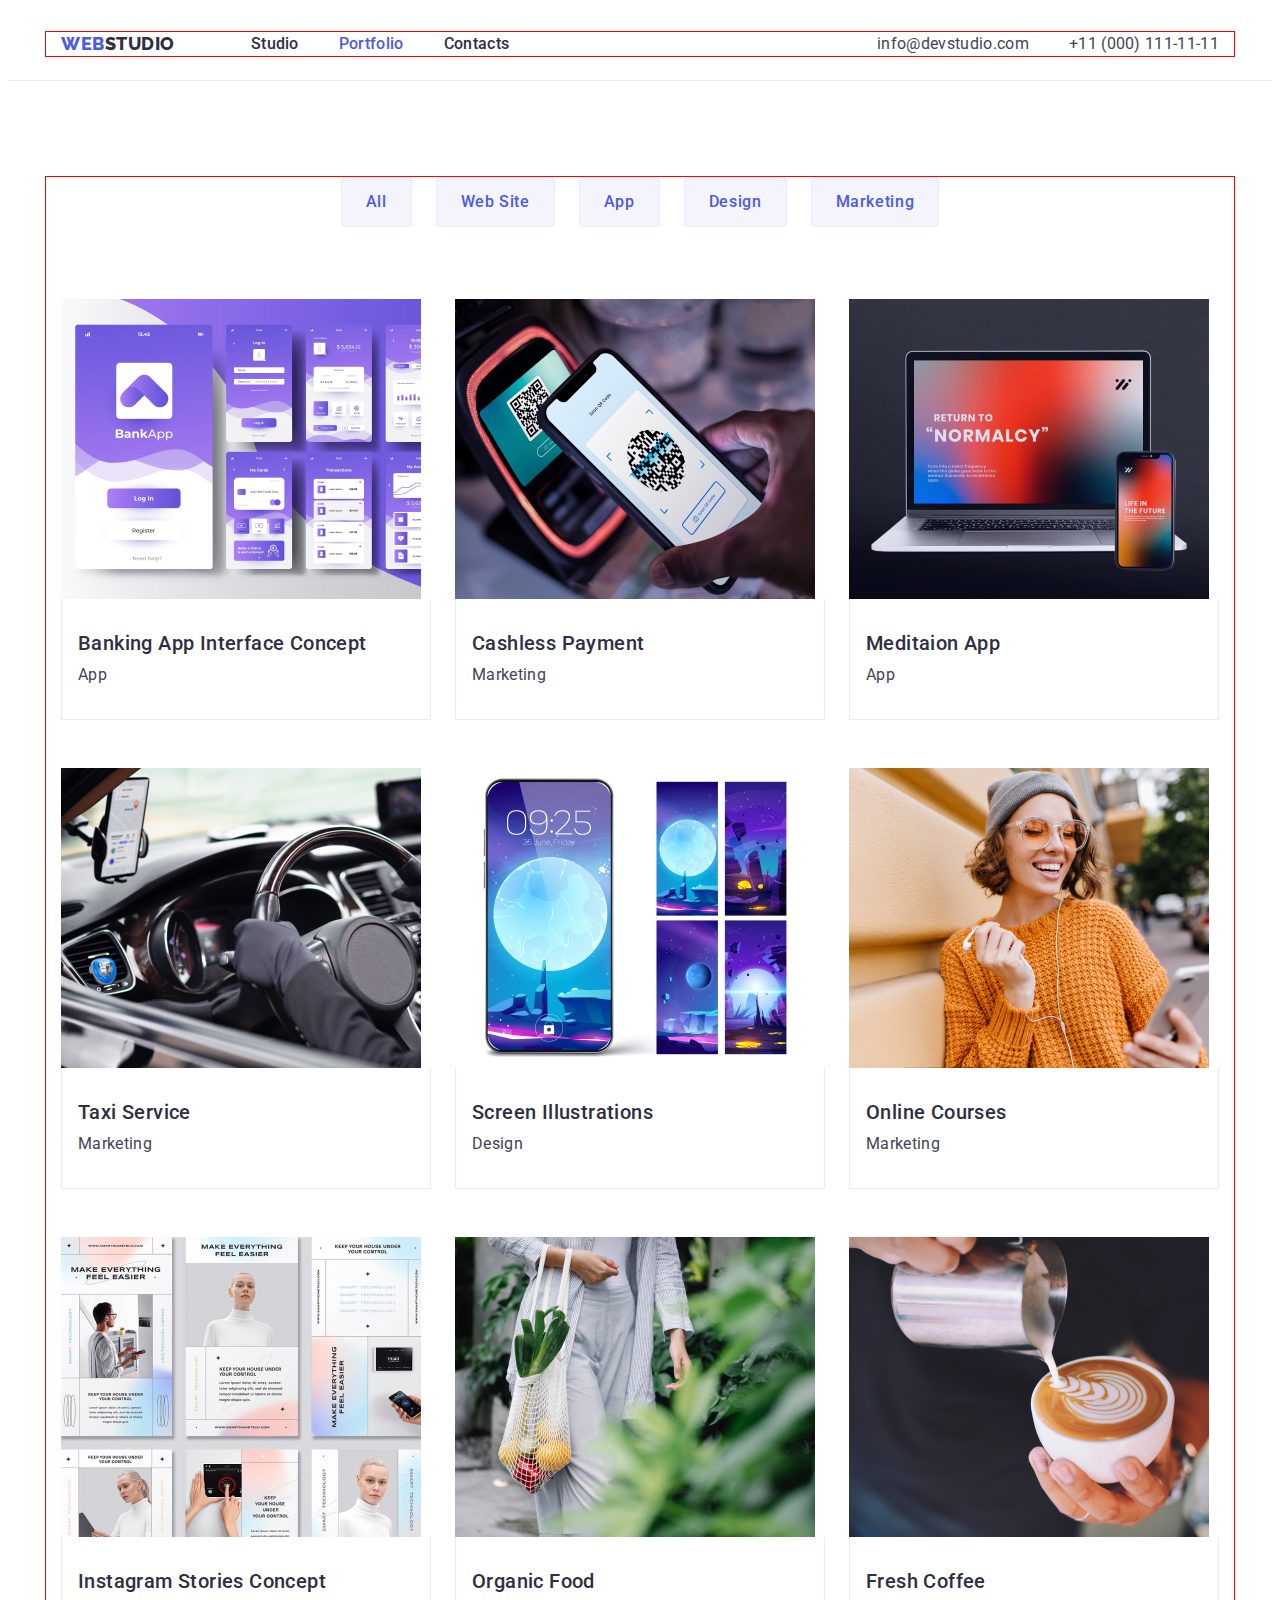
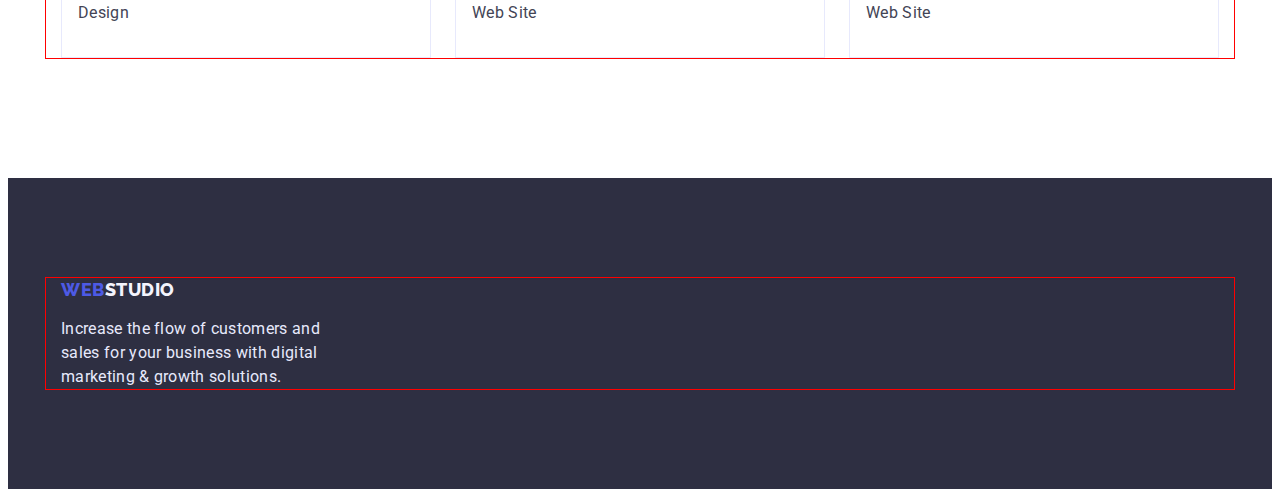
==== portfolio.html @ 3a956222 "Initial commit" ====
<!DOCTYPE html>
<html lang="en">
<head>
    <meta charset="UTF-8">
    <meta http-equiv="X-UA-Compatible" content="IE=edge">
    <meta name="viewport" content="width=device-width, initial-scale=1.0">
    <title>Portfolio</title>
    <link rel="stylesheet" href="https://cdnjs.cloudflare.com/ajax/libs/modern-normalize/1.1.0/modern-normalize.min.css" integrity="sha512-wpPYUAdjBVSE4KJnH1VR1HeZfpl1ub8YT/NKx4PuQ5NmX2tKuGu6U/JRp5y+Y8XG2tV+wKQpNHVUX03MfMFn9Q==" crossorigin="anonymous" referrerpolicy="no-referrer" />
    <link rel="preconnect" href="https://fonts.googleapis.com">
<link rel="preconnect" href="https://fonts.gstatic.com" crossorigin>
<link href="https://fonts.googleapis.com/css2?family=Raleway:wght@800&family=Roboto:wght@400;500;700&display=swap" rel="stylesheet">
    <link rel="stylesheet" href="./css/styles.css">
</head>
<body>
    <!-- Header section -->
    <header class="section-header header-border">
        <div class="container flex-header">
            <a href="./" class="logo">Web<span class="logo-dark">Studio</span></a>
            <nav>
                    <ul class="flex-menu">
                        <li class="menu"><a href="./index.html" class="nav">Studio</a> </li>
                        <li class="menu"><a href="./portfolio.html" class="nav current">Portfolio</a> </li>
                        <li class="menu"><a href="" class="nav">Contacts</a> </li>
                    </ul>
            </nav>
            <address class="contacts">
                <ul class="flex-contacts">
                    <li class="menu"><a href="mailto:info@devstudio.com">info@devstudio.com</a></li>
                    <li ><a href="tel:+110001111111">+11 (000) 111-11-11</a></li>
                </ul>
            </address>
        </div>
    </header>
    <main>
        <!-- Filters section -->
        <section class="section section-portfolio">
<div class="container">
    <h1 class="visually-hidden">Filter our portfolio</h1>
            <!-- Filter input -->
    <ul class="flex-filter-btn">
        <li><button type="button" class="btn-filter">All</button></li>
        <li><button type="button" class="btn-filter">Web Site</button></li>
        <li><button type="button" class="btn-filter">App</button></li>
        <li><button type="button" class="btn-filter">Design</button></li>
        <li><button type="button" class="btn-filter">Marketing</button></li>
    </ul>
    <!-- Filter results -->
    <ul class="flex-filter-cards">
            <li class="cards">
                <a href="">
                    <img class="cards-image" src="./images/portfolio/bankapp.jpg" alt="Variants of the screen for banking app" width="360" height="300">
                    <div class="filter-cards">
                    <h2 class="subtitle subtitle-upper">Banking App Interface Concept</h2>
                    <p class="body-text text-card">App</p>
                </div>
                </a>
            </li>
            <li class="cards">
                <a href="">
                    <img class="cards-image" src="./images/portfolio/cashless-payment.jpg" alt="Cashless payment using QR code" width="360" height="300">
                    <div class="filter-cards">
                        <h2 class="subtitle subtitle-upper">Cashless Payment</h2>
                        <p class="body-text text-card">Marketing</p>
                    </div>
                </a>
            </li>
            <li class="cards">
                <a href="">
                    <img class="cards-image" src="./images/portfolio/meditationapp.jpg" alt="Sample of the screen for meditation app" width="360" height="300">
                    <div class="filter-cards">
                        <h2 class="subtitle subtitle-upper">Meditaion App</h2>
                        <p class="body-text text-card">App</p>
                    </div>
                </a>
            </li>
            <li class="cards">
                <a href="">
                    <img class="cards-image" src="./images/portfolio/taxi.jpg" alt="The driver behind the wheel" width="360" height="300">
                    <div class="filter-cards">
                        <h2 class="subtitle subtitle-upper">Taxi Service</h2>
                        <p class="body-text text-card">Marketing</p>
                    </div>
                </a>
            </li>
            <li class="cards">
                <a href="">
                    <img class="cards-image" src="./images/portfolio/screenillustration.jpg" alt="Variants of the mobile screen wallpapers" width="360" height="300">
                    <div class="filter-cards">
                        <h2 class="subtitle subtitle-upper">Screen Illustrations</h2>
                        <p class="body-text text-card">Design</p>
                    </div>
                </a>
            </li>
            <li class="cards">
                <a href="">
                    <img class="cards-image" src="./images/portfolio/online-courses.jpg" alt="Smiling girl with earphones on the street" width="360" height="300">
                    <div class="filter-cards">
                        <h2 class="subtitle subtitle-upper">Online Courses</h2>
                        <p class="body-text text-card">Marketing</p>
                    </div>
                </a>
            </li>
            <li class="cards">
                <a href="" >
                    <img class="cards-image" src="./images/portfolio/instagram-concept.jpg" alt="Screenshot with Instagram Stories concept" width="360" height="300">
                    <div class="filter-cards">
                        <h2 class="subtitle subtitle-upper">Instagram Stories Concept</h2>
                        <p class="body-text text-card">Design</p>
                    </div>
                </a>
            </li>
            <li class="cards">
                <a href="">
                    <img class="cards-image" src="./images/portfolio/organic-food.jpg" alt="Bag with organic food" width="360" height="300">
                    <div class="filter-cards">
                        <h2 class="subtitle subtitle-upper">Organic Food</h2>
                        <p class="body-text text-card">Web Site</p>
                    </div>
                </a>
            </li>
            <li class="cards">
                <a href="">
                    <img class="cards-image" src="./images/portfolio/coffee-mug.jpg" alt="Fresh coffe mug" width="360" height="300">
                    <div class="filter-cards">
                        <h2 class="subtitle subtitle-upper">Fresh Coffee</h2>
                        <p class="body-text text-card">Web Site</p>
                    </div>
                </a>
            </li>
    </ul>
</div>
</section>
    </main>
    <!-- Footer section -->
    <footer class="section-footer">
        <div class="container">
            <a href="./" class="logo">Web<span class="logo-light">Studio</span></a>
            <p class="footer-text">Increase the flow of customers and <br> sales for your business with digital <br> marketing & growth solutions.</p>
        </div>
    </footer>
</body>
</html>
---- css/styles.css ----
:root {
    /* iris */
    --primary-brand-color: #4D5AE5;
    /* ocean */
    --accent-brand-color: #404BBF;
    /* navy blue */
    --accent-color: #2E2F42;
    /* slate */
    --ordinary-text-color: #434455;
    /* cloud */
    --background-light: #F4F4FD;
    /* white */
    --white-yext-color: #FFFFFF;
    /* cornflower */
    --accent-subtitle: #E7E9FC;
}

body {
    font-family: 'Roboto', sans-serif;
    color: var(--accent-color);
}
a {
    text-decoration: none;
    color: inherit;
}
li {list-style: none;}

/* reset start */
h1,
h2,
h3,
h4,
h5,
h6,
p {
  margin: 0;
}

ul {
  margin: 0;
  padding: 0;
  list-style: none;
}

a {
  color: currentColor;
  text-decoration: none;
}

button {
  cursor: pointer;
}

img {
  display: block;
}

.visually-hidden {
  position: absolute;
  width: 1px;
  height: 1px;
  margin: -1px;
  border: 0;
  padding: 0;

  white-space: nowrap;
  clip-path: inset(100%);
  clip: rect(0 0 0 0);
  overflow: hidden;
}
/* reset end */

.container {
    max-width: 1158px;
    padding: 0 15px;
    margin: 0 auto;
    outline: 1px solid red;
}
/**
  |============================
  | Header
  |============================
*/

.section-header{
    padding-top: 24px;
    padding-bottom: 24px;
}
.flex-header{
    display: flex;
align-items: center;
}
.header-border{
    border-bottom: 1px solid var(--accent-subtitle)
}
.logo {
    display: block;
    font-family: 'Raleway', sans-serif;
    font-weight: 800;
    font-size: 18px;
    line-height: 1.3;
    letter-spacing: 0.03em;
    text-transform: uppercase;
    text-decoration: none;
    margin-right: 76px;
    color: var(--primary-brand-color);
    

}
.logo-light {
    color: var(--background-light);
}
.logo-dark {
    color: var(--accent-color);
}

.flex-menu{
    display: flex;
}
.menu{
    margin-right: 40px;
}
.menu:last-child{
margin-right: 0px
}

.nav {
    font-weight: 500;
    font-size: 16px;
    line-height: 1.5;
    letter-spacing: 0.02em; 
}
.nav:hover,
.nav:focus {
    color: var(--accent-brand-color);}
    
.current {color: var(--primary-brand-color);}
.contacts {
        font-size: 16px;
        line-height: 1.5;
        letter-spacing: 0.02em;
        margin-left: auto;
        color: var(--ordinary-text-color);
    }
.contacts:hover,
.contacts:focus {
        color: var(--accent-brand-color);
    }
.flex-contacts {
        display: flex;
        font-style: normal;}
        
/**
  |============================
  | Hero section
  |============================
*/
        .section-hero {
          
            text-align: center;
            color: var(--white-yext-color);
            background-color: var(--accent-color);
            padding-top: 188px;
            padding-bottom: 188px;
            
        }
.hero-name{
            width: 496px;        
            font-size: 56px;
            line-height: 1.07;
            letter-spacing: 0.02em;
            text-align: center;
            margin-bottom: 48px;
            margin-left: auto;
            margin-right: auto;   
        }
.btn-order{
            font-family: inherit;
            font-weight: 500;
            font-size: 16px;
            line-height: 1.5;
            letter-spacing: 0.04em;
            color: var(--white-yext-color);
            background-color: var(--primary-brand-color);
            margin-left: auto;
            margin-right: auto;
            padding-top: 16px;
            padding-bottom: 16px;
            padding-left: 32px;
            padding-right: 32px;
            border: none;
            border-radius: 4px;
        }
/**
  |============================
  | Section styles
  |============================
*/
        .section{
            padding-top: 120px; 
            padding-bottom: 120px;
        }
.section-top {padding-top:0;}
.section-portfolio{
    padding-top: 96px;
}
.section-footer
            {padding-top: 100px;
                padding-bottom: 100px;
                background-color: var(--accent-color);
                font-size: 16px;
                line-height: 1.5;
                letter-spacing: 0.02em;
                color: var(--accent-subtitle);}
/**
  |============================
  | Section Team
  |============================
*/
                .title {
            font-size: 36px;
            line-height: 1.11;
            letter-spacing: 0.02em;
            text-align: center;
            margin-bottom: 72px;
        }
.subtitle{
            font-weight: 500;
            font-size: 20px;
            line-height: 1.2;
            letter-spacing: 0.02em;
        }

        
.body-text{
            font-size: 16px;
            line-height: 1.5;
            letter-spacing: 0.02em;
            color: var(--ordinary-text-color);
        }
        .team-board{
            background-color: var(--background-light);
        }
        .flex-team{
            display: flex;}
            .style-team{
                text-align: center;
                background-color: var(--white-yext-color);
                padding-top: 32px;
                padding-bottom: 32px;
            }
            .style-card{
                margin-bottom: 8px;;
            }
/**
  |============================
  | Section advanteges
  |============================
*/
        .flex-advantage {
                display: flex;
            }
        .list-style{
                margin-right: 24px;
            }
        .list-style:last-child{
                margin-right: 0px;
            }
            /**
              |============================
              | Other
              |============================
            */
            .flex-works{
                display:flex;
            }
             
                .footer-text {
                    margin-top: 16px;     
                }  
                /**
                |============================
                | Portfolio page
                |============================
                */
                .btn-filter{
                             
                    font-family: inherit;
                    font-weight: 500;
                    font-size: 16px;
                    line-height: 1.5;
                    letter-spacing: 0.04em;
                    padding-top: 12px;
                    padding-left: 24px;
                    padding-bottom: 12px;
                    padding-right: 24px;
                             border-radius: 4px;
                             border: 1px solid var(--accent-subtitle);
                             color: var(--primary-brand-color);
                             background-color: var(--background-light);
                             
                            }
                         
                            .btn-filter:hover,
                            .btn-filter:focus {
                             color: var(--white-yext-color);
                             background-color: var(--accent-brand-color);
                             cursor: pointer;
                             border: 1px solid var(--accent-brand-color);
                            }
                            .flex-filter-btn {
                                display: flex;
                                gap: 24px;
                                justify-content: center;
                                padding-bottom: 72px;
                            }
                            
                            .flex-filter-cards {
                                display: flex;
                                flex-wrap: wrap;
                            }
                            
                            .filter-cards{
                                padding-left: 16px;
                                padding-top: 32px;
                                padding-bottom: 32px;
                                border-bottom: 1px solid var(--accent-subtitle);
                                border-left: 1px solid var(--accent-subtitle);
                                border-right: 1px solid var(--accent-subtitle);
                                background-color: var(--white-yext-color);
                            }
                            .cards{
                                width: calc((100% - 2*24px) / 3);
                                margin-right: 24px;
                                margin-bottom: 48px;
                                
                            }
                            .cards:nth-child(3n){
                                margin-right: 0;
                            }
                            .cards:nth-last-child(-n+3) {
                                margin-bottom: 0;}
                                
                                .cards-image { 
                                    display: block;
                                    max-width: 100%; 
                                    height: auto;}
                                    .text-card {
                                        margin-top: 8px;
                                    }
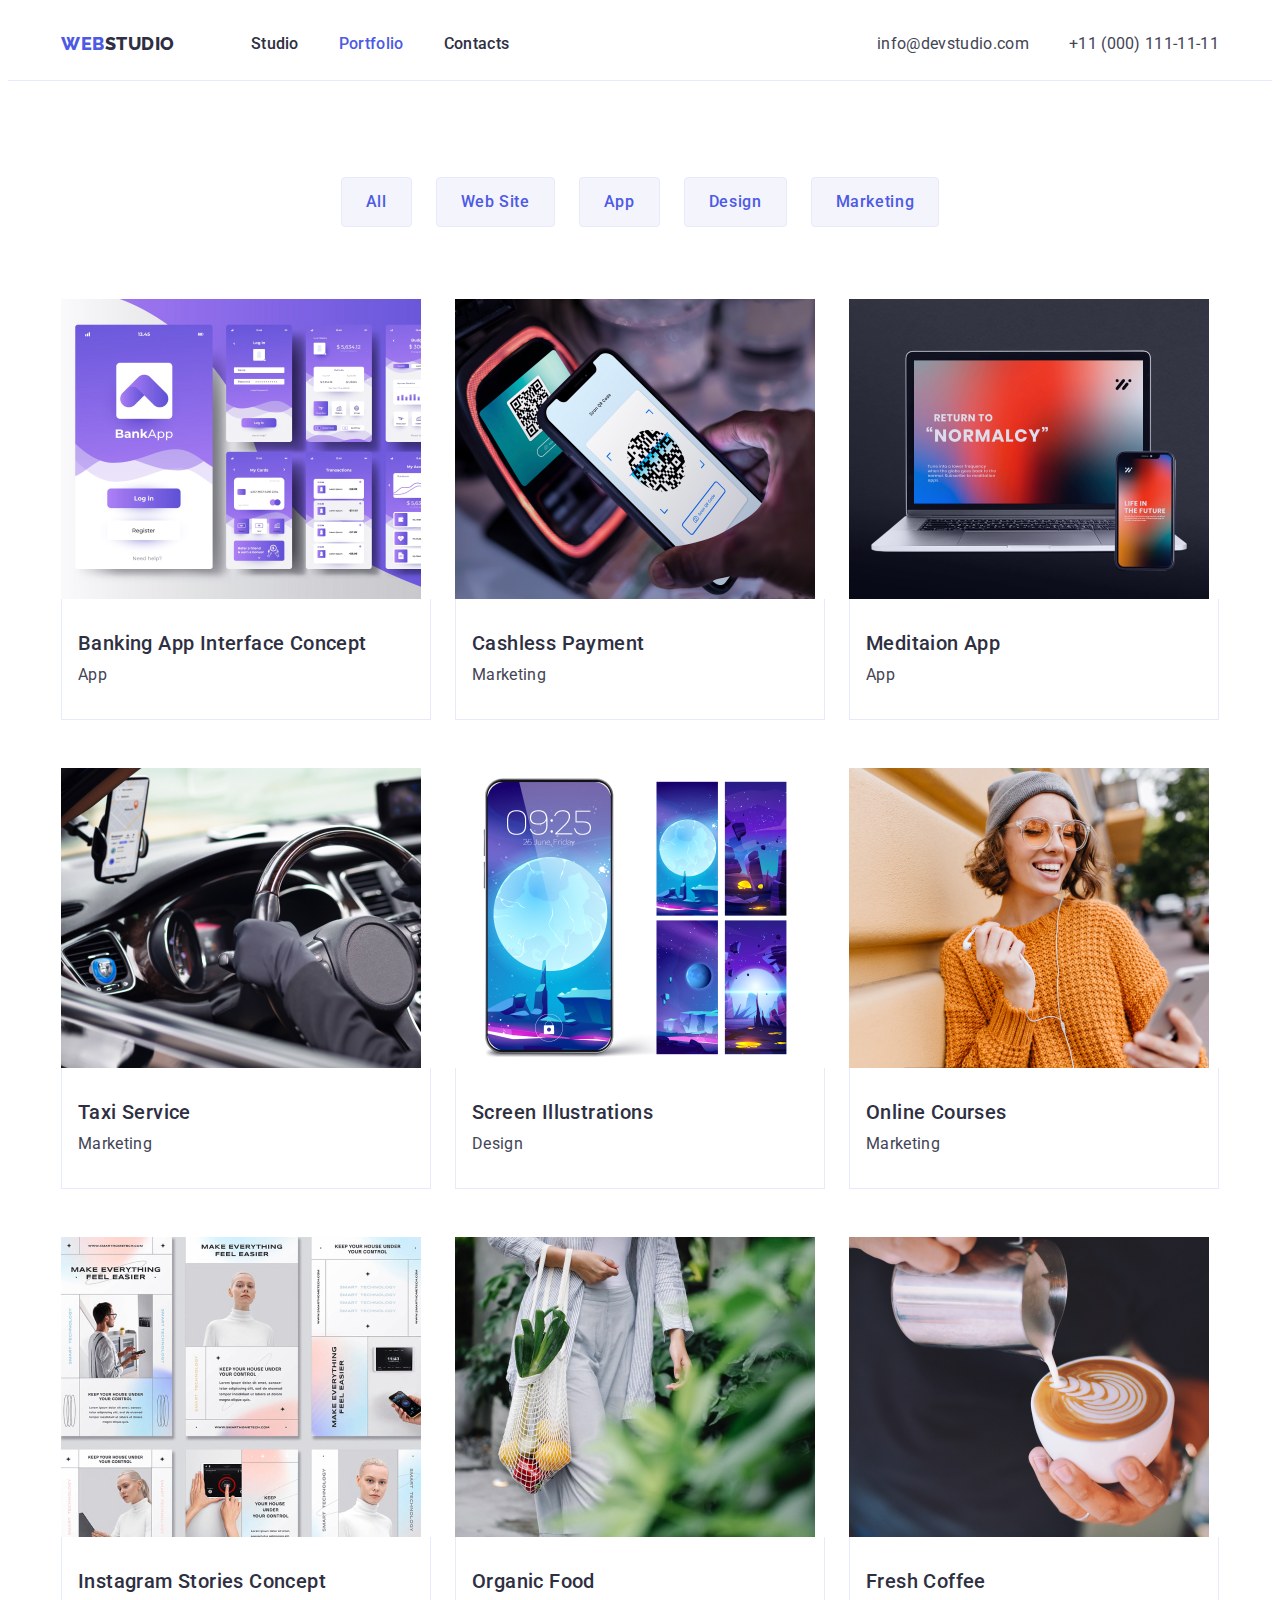
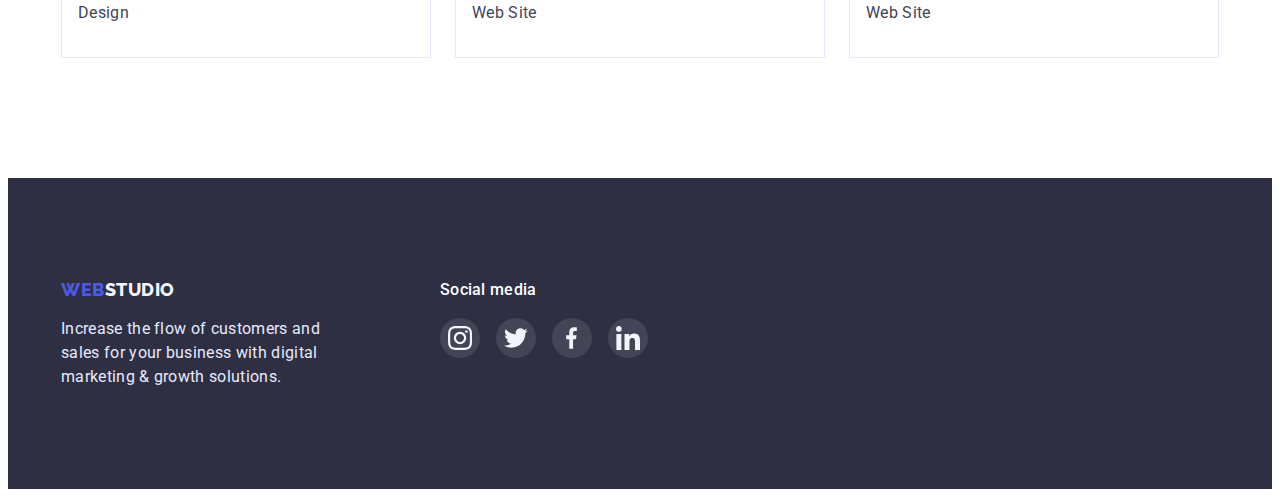
==== commit 40a79962: "Udpate css hover" ====
--- a/portfolio.html
+++ b/portfolio.html
@@ -133,9 +133,36 @@
     </main>
     <!-- Footer section -->
     <footer class="section-footer">
-        <div class="container">
-            <a href="./" class="logo">Web<span class="logo-light">Studio</span></a>
-            <p class="footer-text">Increase the flow of customers and <br> sales for your business with digital <br> marketing & growth solutions.</p>
+        <div class="container footer-flex">
+            <div class="footer-base">
+                <a class="logo" href="./">Web<span class="logo-light">Studio</span></a>
+                <p class="footer-text">Increase the flow of customers and <br> sales for your business with digital <br> marketing & growth solutions.</p>
+            </div>
+        <div class="footer-social-network">
+            <h3 class="footer-subtitle">Social media</h3>
+            <ul class="footer-network">
+                <li class="footer-link">
+                    <svg class="footer-icon" width="24" height="24">
+                      <use href="./images/icomoon/sprite.svg#icon-instagram"></use>
+                    </svg>
+                </li>
+                <li class="footer-link">
+                    <svg class="footer-icon" width="24" height="24">
+                      <use href="./images/icomoon/sprite.svg#icon-twitter"></use>
+                    </svg>
+                </li>
+                <li class="footer-link">
+                    <svg class="footer-icon" width="12" height="24">
+                      <use href="./images/icomoon/sprite.svg#icon-facebook"></use>
+                    </svg>
+                </li>
+                <li class="footer-link">
+                    <svg class="footer-icon" width="24" height="24">
+                      <use href="./images/icomoon/sprite.svg#icon-linkedin"></use>
+                    </svg>
+                </li>
+            </ul>
+        </div>
         </div>
     </footer>
 </body>
--- a/css/styles.css
+++ b/css/styles.css
@@ -13,6 +13,12 @@
     --white-yext-color: #FFFFFF;
     /* cornflower */
     --accent-subtitle: #E7E9FC;
+    /* light slate */
+    --addordinary-text-color: #8E8F99;
+    --green-success-color-100: rgba(49, 208, 170);
+    --green-success-color-75: rgba(49, 208, 170, 0.75);
+    --green-success-color-50: rgb(49, 208, 170, 0.5);
+    --green-success-color-10: rgba(49, 208, 170, 0.1);;
 }
 
 body {
@@ -74,7 +80,7 @@
     max-width: 1158px;
     padding: 0 15px;
     margin: 0 auto;
-    outline: 1px solid red;
+    /* outline: 1px solid red; */
 }
 /**
   |============================
@@ -113,7 +119,6 @@
 .logo-dark {
     color: var(--accent-color);
 }
-
 .flex-menu{
     display: flex;
 }
@@ -123,7 +128,6 @@
 .menu:last-child{
 margin-right: 0px
 }
-
 .nav {
     font-weight: 500;
     font-size: 16px;
@@ -142,10 +146,14 @@
         margin-left: auto;
         color: var(--ordinary-text-color);
     }
-.contacts:hover,
-.contacts:focus {
+.contact-mail:hover,
+.contact-mail:focus {
         color: var(--accent-brand-color);
     }
+.contact-phone:hover,
+.contact-phine:focus {
+        color: var(--accent-brand-color);}
+
 .flex-contacts {
         display: flex;
         font-style: normal;}
@@ -155,15 +163,20 @@
   | Hero section
   |============================
 */
-        .section-hero {
+.section-hero {
           
             text-align: center;
             color: var(--white-yext-color);
             background-color: var(--accent-color);
             padding-top: 188px;
             padding-bottom: 188px;
-            
+            background-image: linear-gradient(rgba(46, 47, 66, 0.7),rgba(46, 47, 66, 0.7)),
+    url(../images/hero/people-office.jpg);
+    background-size: 1440;
+    background-repeat: no-repeat;
+    background-position: center;
         }
+        
 .hero-name{
             width: 496px;        
             font-size: 56px;
@@ -182,6 +195,7 @@
             letter-spacing: 0.04em;
             color: var(--white-yext-color);
             background-color: var(--primary-brand-color);
+            box-shadow: 0px 4px 4px rgba(0, 0, 0, 0.15);
             margin-left: auto;
             margin-right: auto;
             padding-top: 16px;
@@ -191,18 +205,25 @@
             border: none;
             border-radius: 4px;
         }
+.btn-order:hover,
+.btn-order:focus{
+            background-color: var(--primary-brand-color);
+        }
 /**
   |============================
   | Section styles
   |============================
 */
-        .section{
+.section{
             padding-top: 120px; 
             padding-bottom: 120px;
         }
 .section-top {padding-top:0;}
 .section-portfolio{
     padding-top: 96px;
+}
+.section-cust{
+    padding-top: 130px;
 }
 .section-footer
             {padding-top: 100px;
@@ -212,72 +233,179 @@
                 line-height: 1.5;
                 letter-spacing: 0.02em;
                 color: var(--accent-subtitle);}
-/**
-  |============================
-  | Section Team
-  |============================
-*/
-                .title {
-            font-size: 36px;
-            line-height: 1.11;
-            letter-spacing: 0.02em;
-            text-align: center;
-            margin-bottom: 72px;
-        }
+
+/**
+  |============================
+  | Section advanteges
+  |============================
+*/
+.flex-advantage {
+                display: flex;
+            }
+.list-adv{
+                margin-right: 24px;
+            }
+.list-style:last-child{
+                margin-right: 0px;
+            }
+.advant-icon{
+                width: 264px;
+                height: 112px;
+                border-radius: 4px;
+                background-color: var(--background-light);
+                padding: 24px 100px;
+                margin-bottom: 8px;
+            }
+ /**
+|============================
+| Section works
+|============================
+*/
+.flex-works {
+                display:flex;
+                gap: 24px;
+            }
+/**
+|============================
+| Section Team
+|============================
+*/
+.title {
+    font-size: 36px;
+    line-height: 1.11;
+    letter-spacing: 0.02em;
+    text-align: center;
+    margin-bottom: 72px;
+}
 .subtitle{
-            font-weight: 500;
-            font-size: 20px;
-            line-height: 1.2;
-            letter-spacing: 0.02em;
-        }
-
+    font-weight: 500;
+    font-size: 20px;
+    line-height: 1.2;
+    letter-spacing: 0.02em;
+}
+.body-text{
+    font-size: 16px;
+    line-height: 1.5;
+    letter-spacing: 0.02em;
+    color: var(--ordinary-text-color);
+}
+.team-board{
+    background-color: var(--background-light);
+}
+.flex-team{
+    display: flex;
+gap: 24px;}
+.style-team{
+        text-align: center;
+        ;
+        padding-top: 32px;
+        padding-bottom: 32px;
         
-.body-text{
-            font-size: 16px;
-            line-height: 1.5;
-            letter-spacing: 0.02em;
-            color: var(--ordinary-text-color);
-        }
-        .team-board{
-            background-color: var(--background-light);
-        }
-        .flex-team{
-            display: flex;}
-            .style-team{
-                text-align: center;
-                background-color: var(--white-yext-color);
-                padding-top: 32px;
-                padding-bottom: 32px;
-            }
-            .style-card{
-                margin-bottom: 8px;;
-            }
-/**
-  |============================
-  | Section advanteges
-  |============================
-*/
-        .flex-advantage {
+    }
+.list-style{
+        background-color: var(--white-yext-color);
+        box-shadow: 0px 1px 6px rgba(46, 47, 66, 0.08), 0px 1px 1px rgba(46, 47, 66, 0.16), 0px 2px 1px rgba(46, 47, 66, 0.08);
+border-radius: 0px 0px 4px 4px;
+    }
+.style-card{
+        margin-bottom: 8px;;
+    }
+.team-network{
+display: flex;
+gap: 24px;
+justify-content: center;
+align-items: center;
+margin-top: 8px;
+}
+.team-link{
+display: flex;
+justify-content: center;
+align-items: center;
+width: 40px;
+height: 40px;
+border-radius: 50%;
+background-color: var(--primary-brand-color);
+}
+.team-link:hover,
+.team-link:focus{
+    background-color: var(--accent-brand-color);
+}
+.network-icon {
+fill: var(--background-light);
+
+}
+/**
+|============================
+| Customer section
+|============================
+*/
+.flex-customers {
                 display: flex;
-            }
-        .list-style{
-                margin-right: 24px;
-            }
-        .list-style:last-child{
-                margin-right: 0px;
-            }
-            /**
-              |============================
-              | Other
-              |============================
-            */
-            .flex-works{
-                display:flex;
-            }
-             
+                gap:24px
+            }
+.customer-link{
+                display: flex;
+                justify-content: center;
+                align-items: center;
+                width: 168px;
+                height: 88px;
+                border: 1px solid var(--addordinary-text-color);
+                color: var(--addordinary-text-color);
+                border-radius: 4px;
+            }
+            
+.customer-icon {
+                fill: currentColor;
+            }
+.customer-link:hover,
+.customer-link:focus {
+border: 1px solid var(--accent-brand-color);
+color: var(--accent-brand-color);}
+
+         
+             /**
+               |============================
+               | Footer
+               |============================
+             */
                 .footer-text {
                     margin-top: 16px;     
                 }  
+                .footer-subtitle{
+                    font-weight: 500;
+font-size: 16px;
+line-height: 1,5;
+letter-spacing: 0.02em;
+color: var(--white-yext-color);
+margin-bottom: 16px;;
+                }
+                .footer-flex{
+                    display: flex;
+                    gap: 120px;
+                }
+                .footer-network{
+                    display: flex;
+                    gap: 16px;
+                    justify-content: center;
+                    align-items: center;
+                    margin-top: 8px;
+                }
+                .footer-link{
+                    display: flex;
+                    justify-content: center;
+                    align-items: center;
+                    width: 40px;
+                    height: 40px;
+                    border-radius: 50%;
+                    background-color: rgba(255, 255, 255, 0.1);;
+                }
+                .footer-icon {
+                    fill: var(--background-light);
+                }
+                .footer-link:hover,
+                .footer-link:focus{
+                    background-color: var(--green-success-color-100);
+                }
                 /**
                 |============================
                 | Portfolio page
@@ -301,12 +429,13 @@
                              
                             }
                          
-                            .btn-filter:hover,
-                            .btn-filter:focus {
+                .btn-filter:hover,
+                .btn-filter:focus {
                              color: var(--white-yext-color);
                              background-color: var(--accent-brand-color);
                              cursor: pointer;
                              border: 1px solid var(--accent-brand-color);
+                             box-shadow: 0px 3px 1px rgba(0, 0, 0, 0.1), 0px 2px 1px rgba(0, 0, 0, 0.08), 0px 2px 2px rgba(0, 0, 0, 0.12);
                             }
                             .flex-filter-btn {
                                 display: flex;
@@ -340,6 +469,10 @@
                             }
                             .cards:nth-last-child(-n+3) {
                                 margin-bottom: 0;}
+                            .cards:hover,
+                            .cards:focus {
+                                box-shadow: 0px 1px 6px rgba(46, 47, 66, 0.08), 0px 1px 1px rgba(46, 47, 66, 0.16), 0px 2px 1px rgba(46, 47, 66, 0.08);
+                            }
                                 
                                 .cards-image { 
                                     display: block;
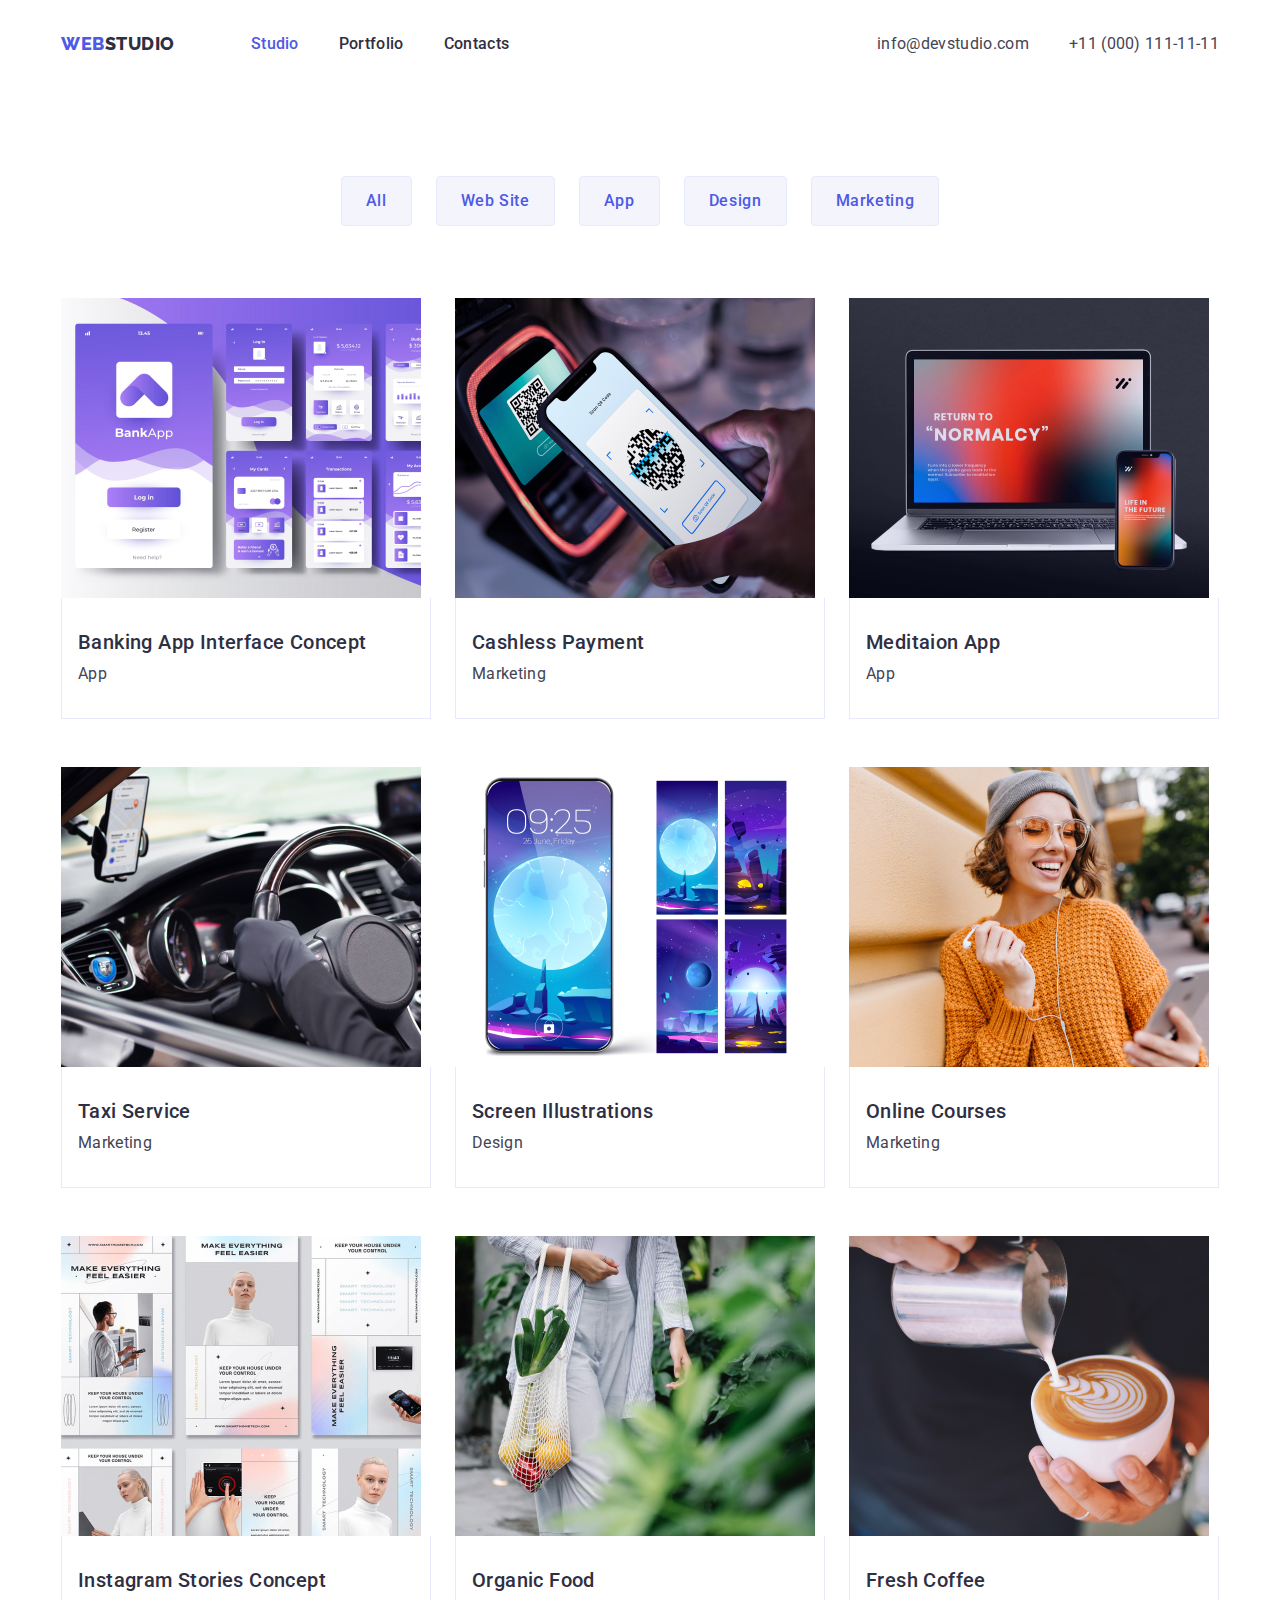
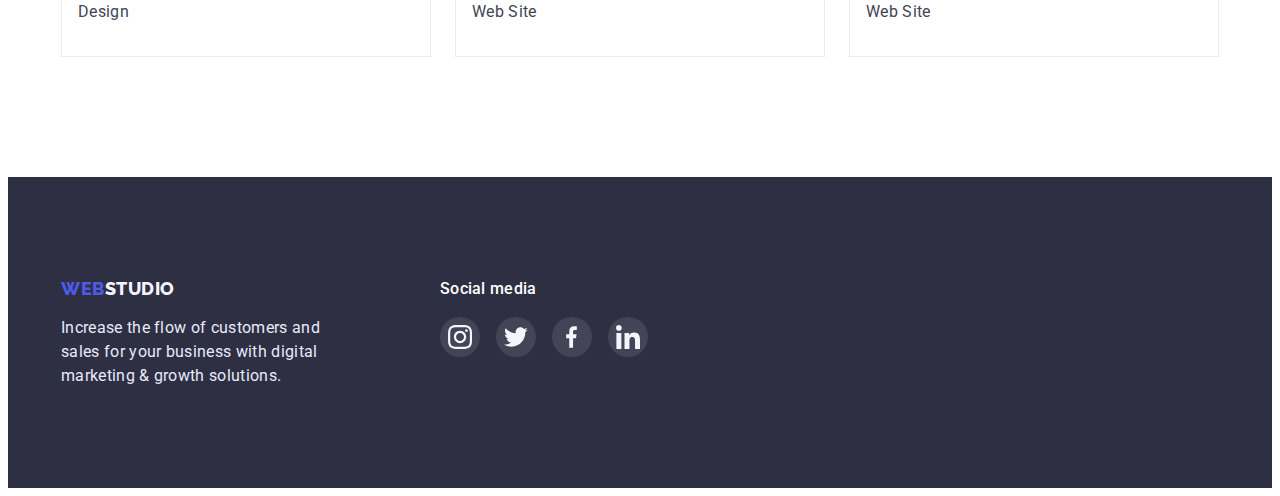
==== commit 26a8ff83: "update header" ====
--- a/portfolio.html
+++ b/portfolio.html
@@ -5,28 +5,28 @@
     <meta http-equiv="X-UA-Compatible" content="IE=edge">
     <meta name="viewport" content="width=device-width, initial-scale=1.0">
     <title>Portfolio</title>
-    <link rel="stylesheet" href="https://cdnjs.cloudflare.com/ajax/libs/modern-normalize/1.1.0/modern-normalize.min.css" integrity="sha512-wpPYUAdjBVSE4KJnH1VR1HeZfpl1ub8YT/NKx4PuQ5NmX2tKuGu6U/JRp5y+Y8XG2tV+wKQpNHVUX03MfMFn9Q==" crossorigin="anonymous" referrerpolicy="no-referrer" />
-    <link rel="preconnect" href="https://fonts.googleapis.com">
-<link rel="preconnect" href="https://fonts.gstatic.com" crossorigin>
+    <link href="https://cdnjs.cloudflare.com/ajax/libs/modern-normalize/1.1.0/modern-normalize.min.css" rel="stylesheet" integrity="sha512-wpPYUAdjBVSE4KJnH1VR1HeZfpl1ub8YT/NKx4PuQ5NmX2tKuGu6U/JRp5y+Y8XG2tV+wKQpNHVUX03MfMFn9Q==" crossorigin="anonymous" referrerpolicy="no-referrer">
+    <link href="https://fonts.googleapis.com" rel="preconnect">
+<link href="https://fonts.gstatic.com" rel="preconnect" crossorigin>
 <link href="https://fonts.googleapis.com/css2?family=Raleway:wght@800&family=Roboto:wght@400;500;700&display=swap" rel="stylesheet">
-    <link rel="stylesheet" href="./css/styles.css">
+    <link href="./css/styles.css" rel="stylesheet">
 </head>
 <body>
     <!-- Header section -->
-    <header class="section-header header-border">
+    <header class="section-header">
         <div class="container flex-header">
-            <a href="./" class="logo">Web<span class="logo-dark">Studio</span></a>
+            <a class="logo" href="./">Web<span class="logo-dark">Studio</span></a>
             <nav>
                     <ul class="flex-menu">
-                        <li class="menu"><a href="./index.html" class="nav">Studio</a> </li>
-                        <li class="menu"><a href="./portfolio.html" class="nav current">Portfolio</a> </li>
-                        <li class="menu"><a href="" class="nav">Contacts</a> </li>
+                        <li class="menu"><a class="nav current" href="./index.html">Studio</a> </li>
+                        <li class="menu"><a class="nav" href="./portfolio.html">Portfolio</a> </li>
+                        <li class="menu"><a class="nav" href>Contacts</a> </li>
                     </ul>
             </nav>
             <address class="contacts">
                 <ul class="flex-contacts">
-                    <li class="menu"><a href="mailto:info@devstudio.com">info@devstudio.com</a></li>
-                    <li ><a href="tel:+110001111111">+11 (000) 111-11-11</a></li>
+                    <li class="menu contact-mail"><a href="mailto:info@devstudio.com">info@devstudio.com</a></li>
+                    <li class="contact-phone"><a href="tel:+110001111111">+11 (000) 111-11-11</a></li>
                 </ul>
             </address>
         </div>
@@ -38,11 +38,11 @@
     <h1 class="visually-hidden">Filter our portfolio</h1>
             <!-- Filter input -->
     <ul class="flex-filter-btn">
-        <li><button type="button" class="btn-filter">All</button></li>
-        <li><button type="button" class="btn-filter">Web Site</button></li>
-        <li><button type="button" class="btn-filter">App</button></li>
-        <li><button type="button" class="btn-filter">Design</button></li>
-        <li><button type="button" class="btn-filter">Marketing</button></li>
+        <li><button class="btn-filter" type="button">All</button></li>
+        <li><button class="btn-filter" type="button">Web Site</button></li>
+        <li><button class="btn-filter" type="button">App</button></li>
+        <li><button class="btn-filter" type="button">Design</button></li>
+        <li><button class="btn-filter" type="button">Marketing</button></li>
     </ul>
     <!-- Filter results -->
     <ul class="flex-filter-cards">
@@ -101,7 +101,7 @@
                 </a>
             </li>
             <li class="cards">
-                <a href="" >
+                <a href="">
                     <img class="cards-image" src="./images/portfolio/instagram-concept.jpg" alt="Screenshot with Instagram Stories concept" width="360" height="300">
                     <div class="filter-cards">
                         <h2 class="subtitle subtitle-upper">Instagram Stories Concept</h2>
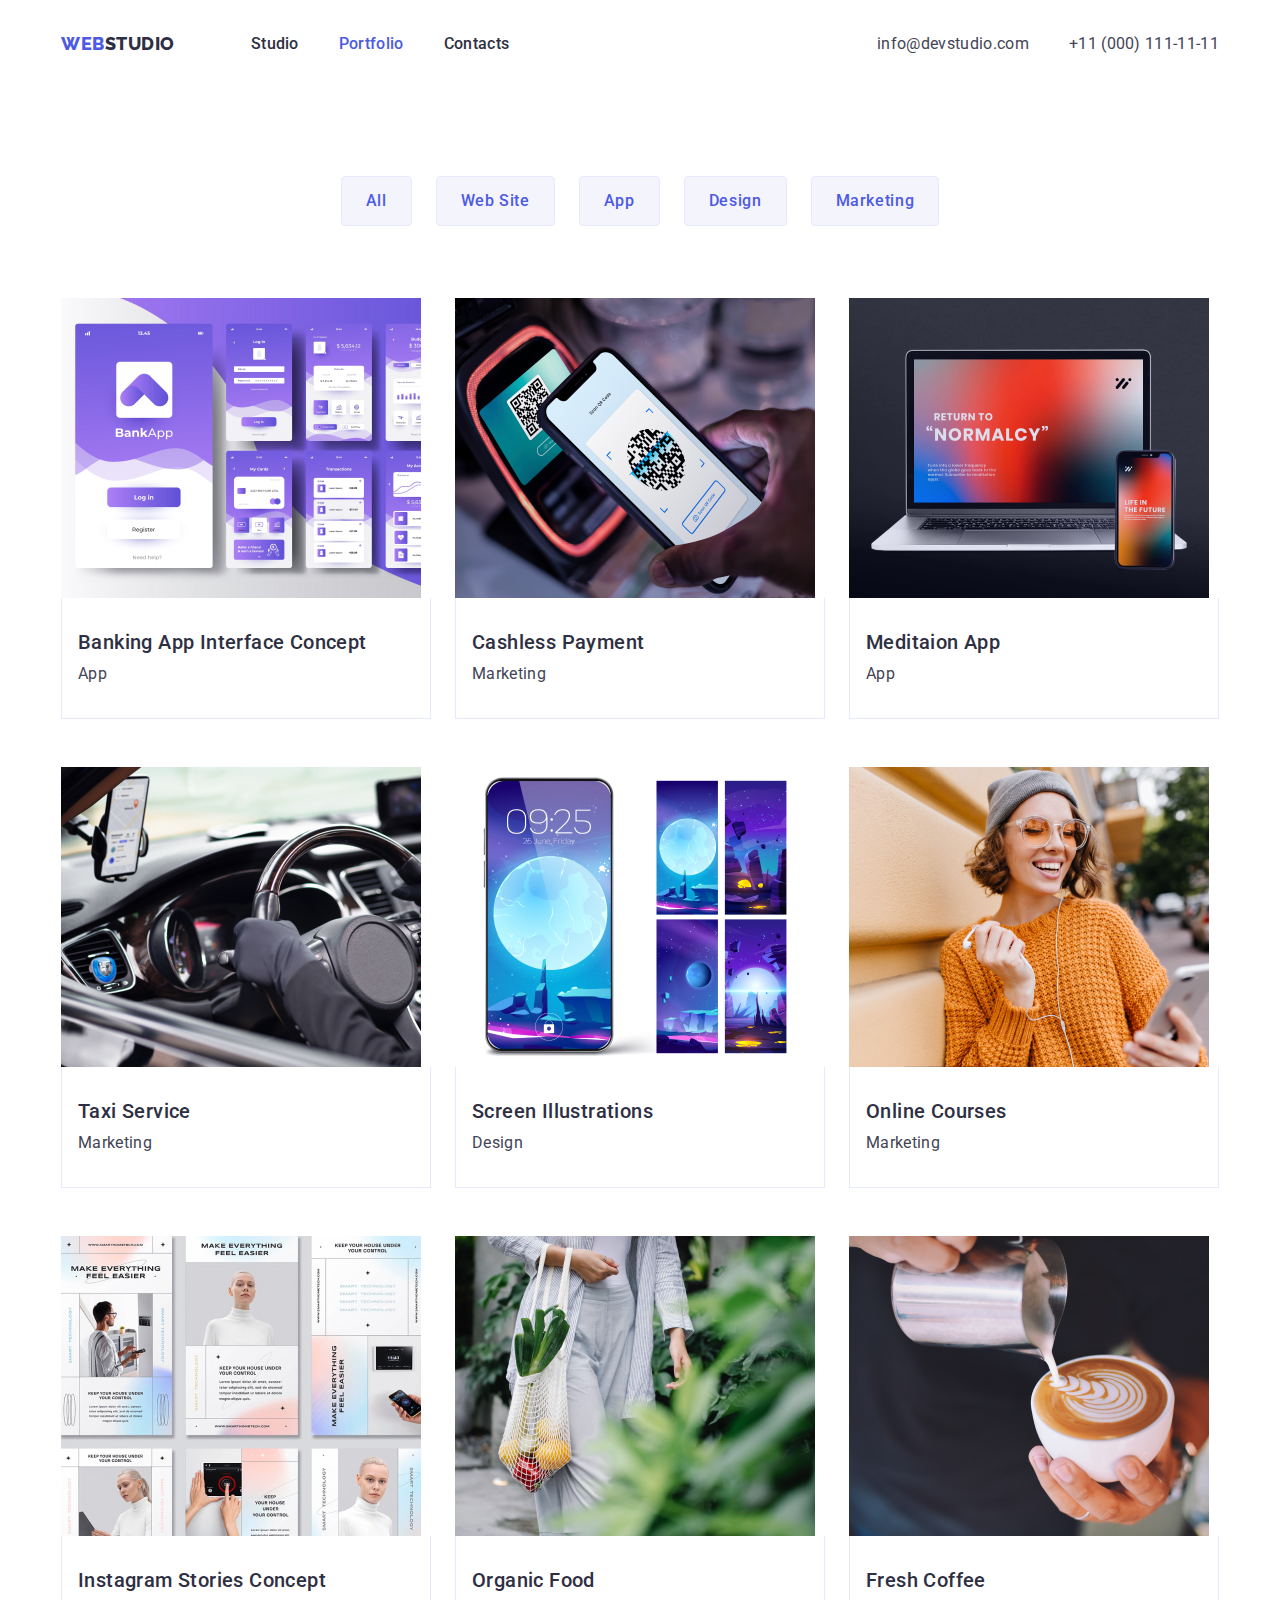
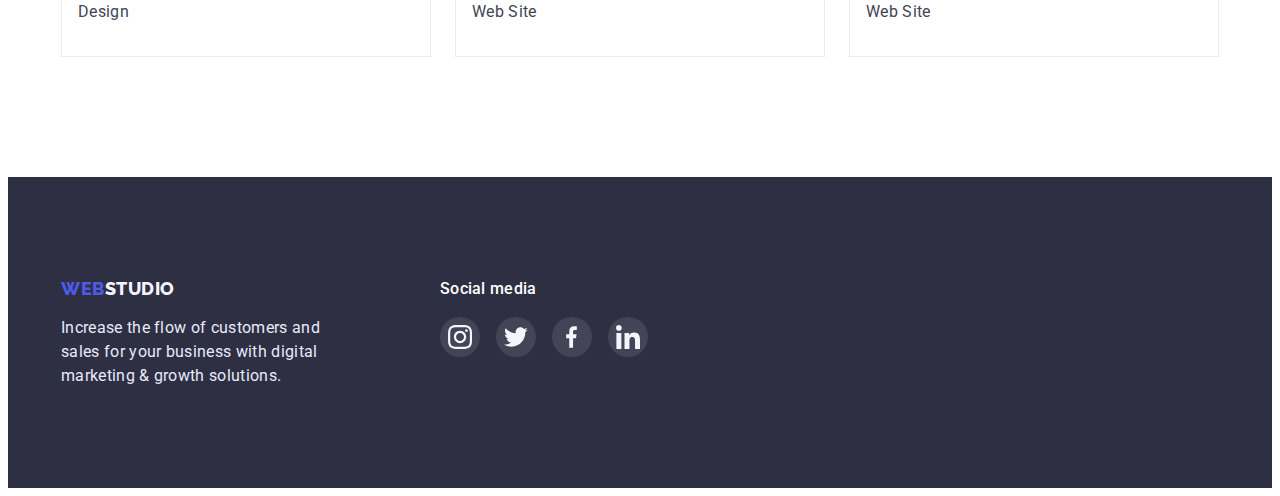
==== commit 57b5b549: "Update portfolio.html" ====
--- a/portfolio.html
+++ b/portfolio.html
@@ -18,8 +18,8 @@
             <a class="logo" href="./">Web<span class="logo-dark">Studio</span></a>
             <nav>
                     <ul class="flex-menu">
-                        <li class="menu"><a class="nav current" href="./index.html">Studio</a> </li>
-                        <li class="menu"><a class="nav" href="./portfolio.html">Portfolio</a> </li>
+                        <li class="menu"><a class="nav" href="./index.html">Studio</a> </li>
+                        <li class="menu"><a class="nav current" href="./portfolio.html">Portfolio</a> </li>
                         <li class="menu"><a class="nav" href>Contacts</a> </li>
                     </ul>
             </nav>
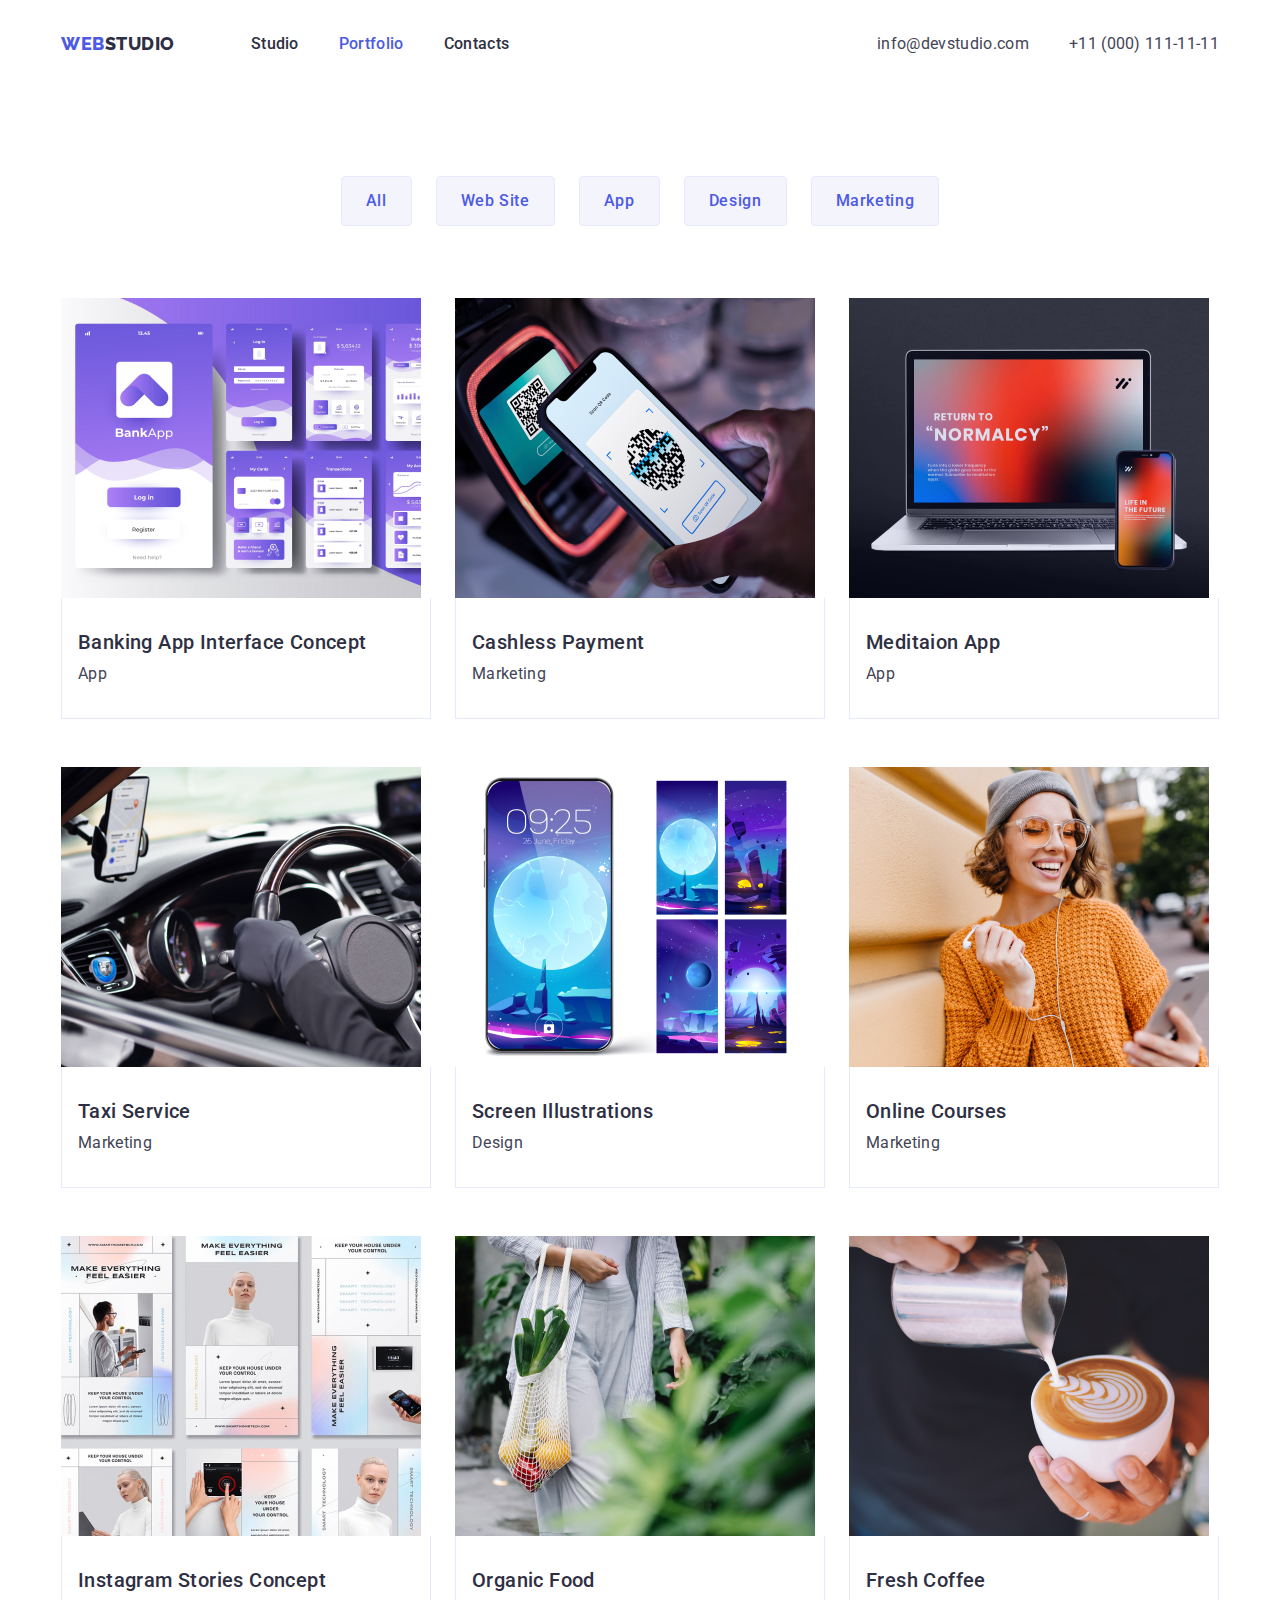
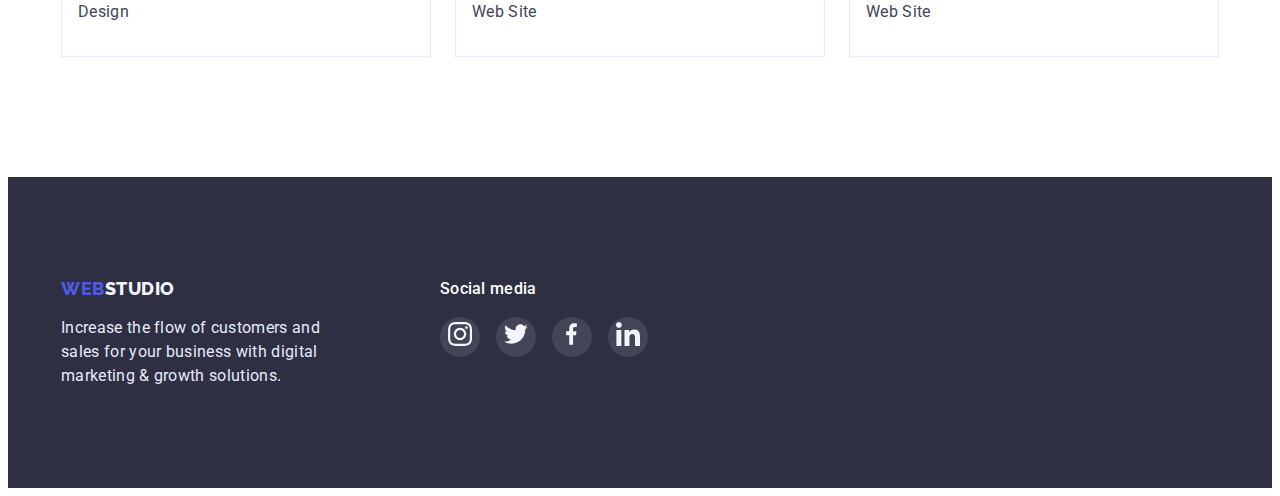
==== commit 2a65b358: "updating links" ====
--- a/portfolio.html
+++ b/portfolio.html
@@ -142,24 +142,32 @@
             <h3 class="footer-subtitle">Social media</h3>
             <ul class="footer-network">
                 <li class="footer-link">
-                    <svg class="footer-icon" width="24" height="24">
-                      <use href="./images/icomoon/sprite.svg#icon-instagram"></use>
-                    </svg>
+                    <a href="" rel="noopenere noreferer" aria-label="Instagram">
+                        <svg class="footer-icon" width="24" height="24">
+                          <use href="./images/icomoon/sprite.svg#icon-instagram"></use>
+                        </svg>
+                    </a>
                 </li>
                 <li class="footer-link">
-                    <svg class="footer-icon" width="24" height="24">
-                      <use href="./images/icomoon/sprite.svg#icon-twitter"></use>
-                    </svg>
+                    <a href="" rel="noopenere noreferer" aria-label="Twitter">
+                        <svg class="footer-icon" width="24" height="24">
+                          <use href="./images/icomoon/sprite.svg#icon-twitter"></use>
+                        </svg>
+                    </a>
                 </li>
                 <li class="footer-link">
-                    <svg class="footer-icon" width="12" height="24">
-                      <use href="./images/icomoon/sprite.svg#icon-facebook"></use>
-                    </svg>
+                    <a href="" rel="noopenere noreferer" aria-label="Facebook">
+                        <svg class="footer-icon" width="12" height="24">
+                          <use href="./images/icomoon/sprite.svg#icon-facebook"></use>
+                        </svg>
+                    </a>
                 </li>
                 <li class="footer-link">
-                    <svg class="footer-icon" width="24" height="24">
-                      <use href="./images/icomoon/sprite.svg#icon-linkedin"></use>
-                    </svg>
+                    <a href="" rel="noopenere noreferer" aria-label="LinkedIn">
+                        <svg class="footer-icon" width="24" height="24">
+                          <use href="./images/icomoon/sprite.svg#icon-linkedin"></use>
+                        </svg>
+                    </a>
                 </li>
             </ul>
         </div>
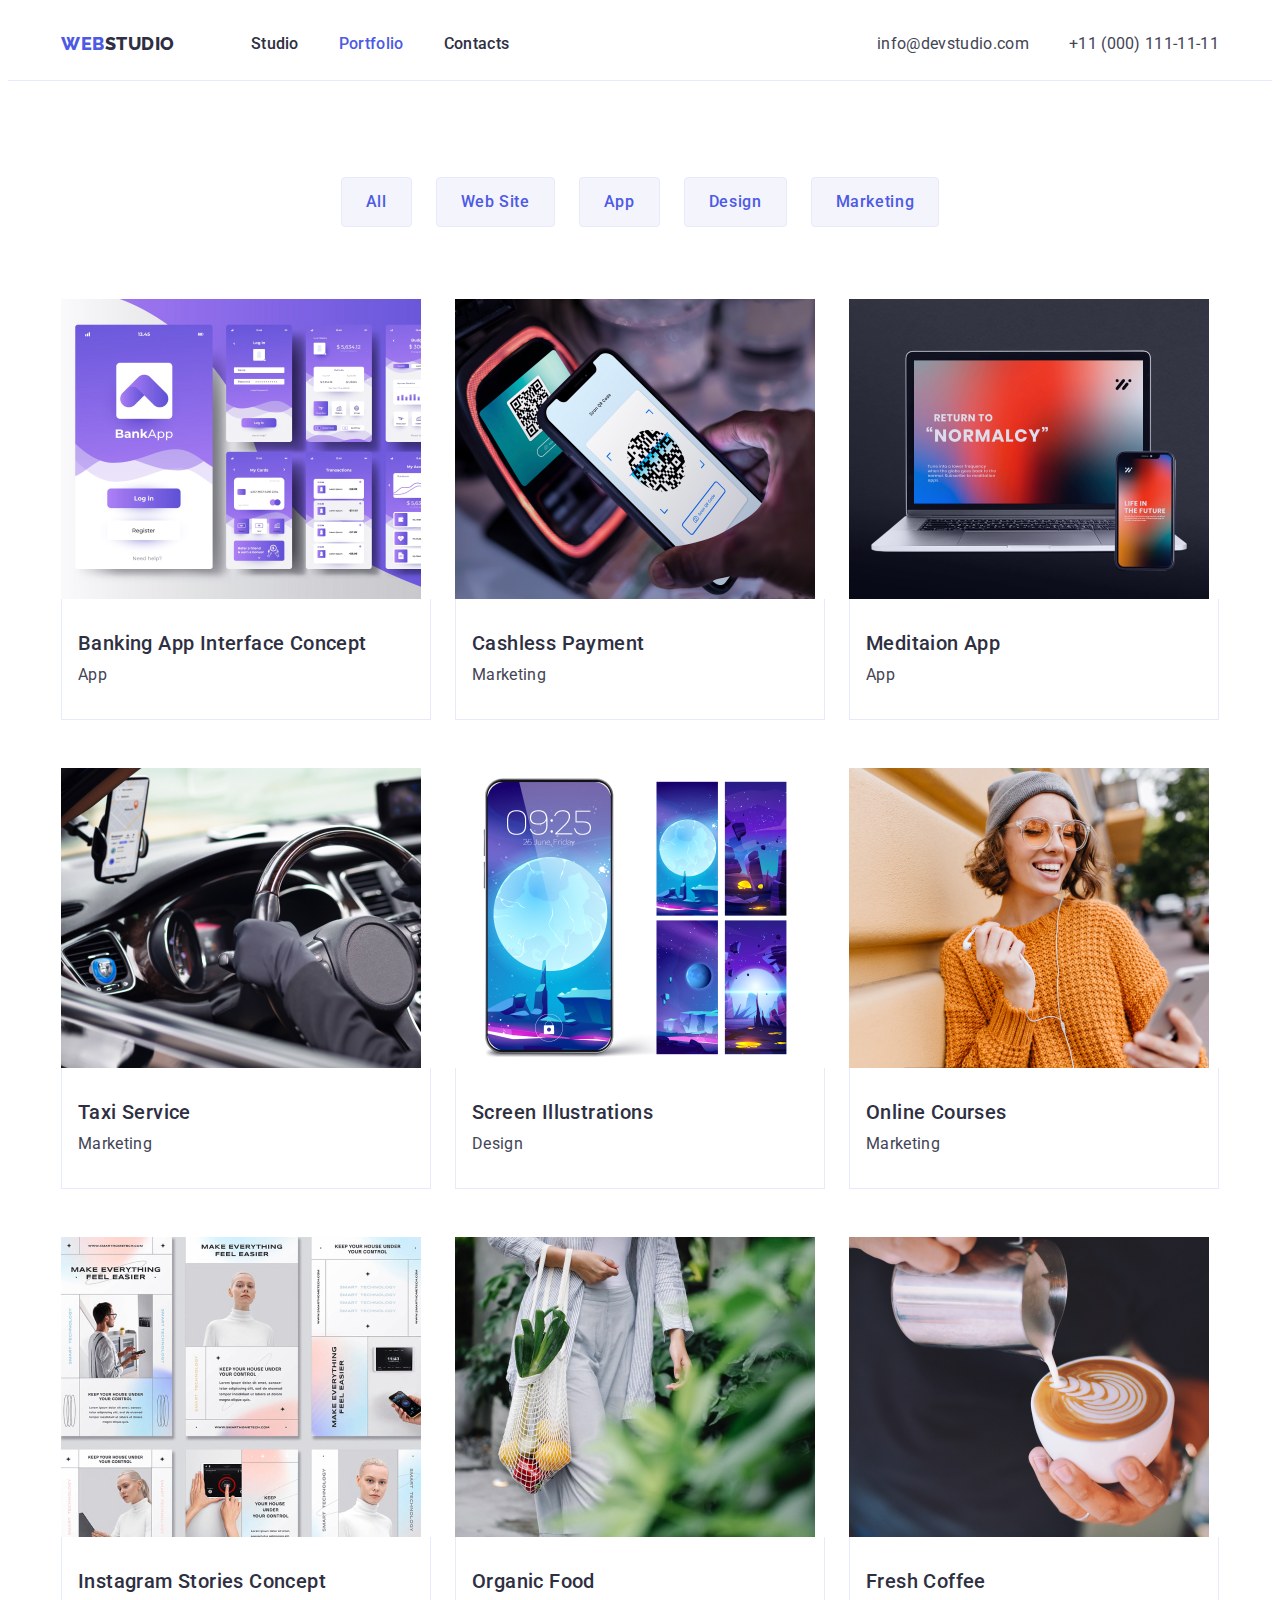
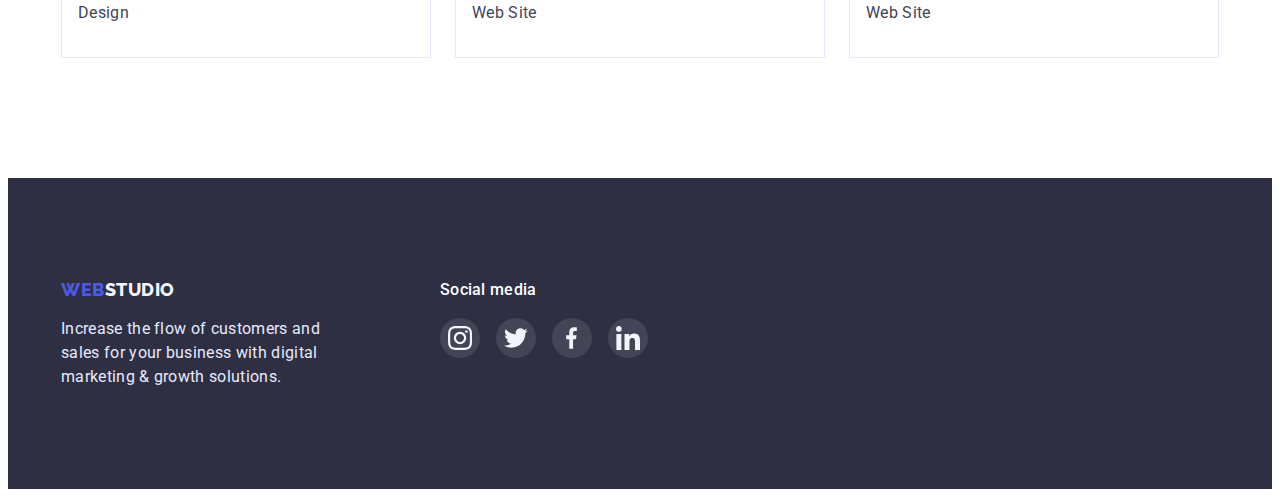
==== commit 381223d6: "updating mentor's comments" ====
--- a/portfolio.html
+++ b/portfolio.html
@@ -13,7 +13,7 @@
 </head>
 <body>
     <!-- Header section -->
-    <header class="section-header">
+    <header class="section-header header-border">
         <div class="container flex-header">
             <a class="logo" href="./">Web<span class="logo-dark">Studio</span></a>
             <nav>
@@ -47,7 +47,7 @@
     <!-- Filter results -->
     <ul class="flex-filter-cards">
             <li class="cards">
-                <a href="">
+                <a class="cards-link" href="">
                     <img class="cards-image" src="./images/portfolio/bankapp.jpg" alt="Variants of the screen for banking app" width="360" height="300">
                     <div class="filter-cards">
                     <h2 class="subtitle subtitle-upper">Banking App Interface Concept</h2>
@@ -56,7 +56,7 @@
                 </a>
             </li>
             <li class="cards">
-                <a href="">
+                <a class="cards-link" href="">
                     <img class="cards-image" src="./images/portfolio/cashless-payment.jpg" alt="Cashless payment using QR code" width="360" height="300">
                     <div class="filter-cards">
                         <h2 class="subtitle subtitle-upper">Cashless Payment</h2>
@@ -65,7 +65,7 @@
                 </a>
             </li>
             <li class="cards">
-                <a href="">
+                <a class="cards-link" href="">
                     <img class="cards-image" src="./images/portfolio/meditationapp.jpg" alt="Sample of the screen for meditation app" width="360" height="300">
                     <div class="filter-cards">
                         <h2 class="subtitle subtitle-upper">Meditaion App</h2>
@@ -74,7 +74,7 @@
                 </a>
             </li>
             <li class="cards">
-                <a href="">
+                <a class="cards-link" href="">
                     <img class="cards-image" src="./images/portfolio/taxi.jpg" alt="The driver behind the wheel" width="360" height="300">
                     <div class="filter-cards">
                         <h2 class="subtitle subtitle-upper">Taxi Service</h2>
@@ -83,7 +83,7 @@
                 </a>
             </li>
             <li class="cards">
-                <a href="">
+                <a class="cards-link" href="">
                     <img class="cards-image" src="./images/portfolio/screenillustration.jpg" alt="Variants of the mobile screen wallpapers" width="360" height="300">
                     <div class="filter-cards">
                         <h2 class="subtitle subtitle-upper">Screen Illustrations</h2>
@@ -92,7 +92,7 @@
                 </a>
             </li>
             <li class="cards">
-                <a href="">
+                <a class="cards-link" href="">
                     <img class="cards-image" src="./images/portfolio/online-courses.jpg" alt="Smiling girl with earphones on the street" width="360" height="300">
                     <div class="filter-cards">
                         <h2 class="subtitle subtitle-upper">Online Courses</h2>
@@ -101,7 +101,7 @@
                 </a>
             </li>
             <li class="cards">
-                <a href="">
+                <a class="cards-link" href="">
                     <img class="cards-image" src="./images/portfolio/instagram-concept.jpg" alt="Screenshot with Instagram Stories concept" width="360" height="300">
                     <div class="filter-cards">
                         <h2 class="subtitle subtitle-upper">Instagram Stories Concept</h2>
@@ -110,7 +110,7 @@
                 </a>
             </li>
             <li class="cards">
-                <a href="">
+                <a class="cards-link" href="">
                     <img class="cards-image" src="./images/portfolio/organic-food.jpg" alt="Bag with organic food" width="360" height="300">
                     <div class="filter-cards">
                         <h2 class="subtitle subtitle-upper">Organic Food</h2>
@@ -119,7 +119,7 @@
                 </a>
             </li>
             <li class="cards">
-                <a href="">
+                <a class="cards-link" href="">
                     <img class="cards-image" src="./images/portfolio/coffee-mug.jpg" alt="Fresh coffe mug" width="360" height="300">
                     <div class="filter-cards">
                         <h2 class="subtitle subtitle-upper">Fresh Coffee</h2>
@@ -139,32 +139,32 @@
                 <p class="footer-text">Increase the flow of customers and <br> sales for your business with digital <br> marketing & growth solutions.</p>
             </div>
         <div class="footer-social-network">
-            <h3 class="footer-subtitle">Social media</h3>
+            <p class="footer-subtitle">Social media</p>
             <ul class="footer-network">
                 <li class="footer-link">
-                    <a href="" rel="noopenere noreferer" aria-label="Instagram">
-                        <svg class="footer-icon" width="24" height="24">
+                    <a class="footer-icon" href aria-label="Instagram" rel="noopenere noreferer">
+                        <svg  width="24" height="24">
                           <use href="./images/icomoon/sprite.svg#icon-instagram"></use>
                         </svg>
                     </a>
                 </li>
                 <li class="footer-link">
-                    <a href="" rel="noopenere noreferer" aria-label="Twitter">
-                        <svg class="footer-icon" width="24" height="24">
+                    <a class="footer-icon" href aria-label="Twitter" rel="noopenere noreferer">
+                        <svg  width="24" height="24">
                           <use href="./images/icomoon/sprite.svg#icon-twitter"></use>
                         </svg>
                     </a>
                 </li>
                 <li class="footer-link">
-                    <a href="" rel="noopenere noreferer" aria-label="Facebook">
-                        <svg class="footer-icon" width="12" height="24">
+                    <a class="footer-icon" href aria-label="Facebook" rel="noopenere noreferer">
+                        <svg  width="12" height="24">
                           <use href="./images/icomoon/sprite.svg#icon-facebook"></use>
                         </svg>
                     </a>
                 </li>
                 <li class="footer-link">
-                    <a href="" rel="noopenere noreferer" aria-label="LinkedIn">
-                        <svg class="footer-icon" width="24" height="24">
+                    <a class="footer-icon" href aria-label="LinkedIn" rel="noopenere noreferer">
+                        <svg  width="24" height="24">
                           <use href="./images/icomoon/sprite.svg#icon-linkedin"></use>
                         </svg>
                     </a>
--- a/css/styles.css
+++ b/css/styles.css
@@ -84,14 +84,55 @@
 }
 /**
   |============================
+  | Section styles
+  |============================
+*/
+.section{
+    padding-top: 120px; 
+    padding-bottom: 120px;
+}
+.section-hero {
+          
+    max-width: 1440px;
+    margin-left: auto;
+    margin-right: auto;
+    text-align: center;
+    color: var(--white-yext-color);
+    background-color: var(--accent-color);
+    padding-top: 188px;
+    padding-bottom: 188px;
+    background-image: linear-gradient(rgba(46, 47, 66, 0.7),rgba(46, 47, 66, 0.7)),
+url(../images/hero/people-office.jpg);
+background-repeat: no-repeat;
+background-position: center;
+}
+
+.section-top {padding-top:0;}
+.section-portfolio{
+padding-top: 96px;
+}
+.section-cust{
+padding-top: 130px;
+}
+.section-footer
+    {padding-top: 100px;
+        padding-bottom: 100px;
+        background-color: var(--accent-color);
+        font-size: 16px;
+        line-height: 1.5;
+        letter-spacing: 0.02em;
+        color: var(--accent-subtitle);}
+.section-header{
+            padding-top: 24px;
+            padding-bottom: 24px;
+        }
+
+/**
+  |============================
   | Header
   |============================
 */
 
-.section-header{
-    padding-top: 24px;
-    padding-bottom: 24px;
-}
 .flex-header{
     display: flex;
 align-items: center;
@@ -163,19 +204,7 @@
   | Hero section
   |============================
 */
-.section-hero {
-          
-            text-align: center;
-            color: var(--white-yext-color);
-            background-color: var(--accent-color);
-            padding-top: 188px;
-            padding-bottom: 188px;
-            background-image: linear-gradient(rgba(46, 47, 66, 0.7),rgba(46, 47, 66, 0.7)),
-    url(../images/hero/people-office.jpg);
-    background-size: 1440;
-    background-repeat: no-repeat;
-    background-position: center;
-        }
+
         
 .hero-name{
             width: 496px;        
@@ -209,30 +238,6 @@
 .btn-order:focus{
             background-color: var(--primary-brand-color);
         }
-/**
-  |============================
-  | Section styles
-  |============================
-*/
-.section{
-            padding-top: 120px; 
-            padding-bottom: 120px;
-        }
-.section-top {padding-top:0;}
-.section-portfolio{
-    padding-top: 96px;
-}
-.section-cust{
-    padding-top: 130px;
-}
-.section-footer
-            {padding-top: 100px;
-                padding-bottom: 100px;
-                background-color: var(--accent-color);
-                font-size: 16px;
-                line-height: 1.5;
-                letter-spacing: 0.02em;
-                color: var(--accent-subtitle);}
 
 /**
   |============================
@@ -249,11 +254,13 @@
                 margin-right: 0px;
             }
 .advant-icon{
-                width: 264px;
+    display: flex;            
+    width: 264px;
                 height: 112px;
                 border-radius: 4px;
                 background-color: var(--background-light);
-                padding: 24px 100px;
+                justify-content: center;
+                align-items: center;
                 margin-bottom: 8px;
             }
  /**
@@ -297,7 +304,6 @@
 gap: 24px;}
 .style-team{
         text-align: center;
-        ;
         padding-top: 32px;
         padding-bottom: 32px;
         
@@ -318,22 +324,32 @@
 margin-top: 8px;
 }
 .team-link{
-display: flex;
+/* display: flex;
 justify-content: center;
-align-items: center;
+align-items: center; */
 width: 40px;
 height: 40px;
 border-radius: 50%;
 background-color: var(--primary-brand-color);
 }
-.team-link:hover,
-.team-link:focus{
+
+.icon-link {
+    display: flex;
+    justify-content: center;
+    align-items: center;
+    width: 100%;
+    height: 100%;
+    fill: var(--background-light);
+    /* width: 40px;
+height: 40px;
+border-radius: 50%;
+background-color: var(--primary-brand-color); */
+}
+.icon-link:hover,
+.icon-link:focus{
     background-color: var(--accent-brand-color);
-}
-.network-icon {
-fill: var(--background-light);
-
-}
+border-radius: 50%;}
+
 /**
 |============================
 | Customer section
@@ -391,20 +407,23 @@
                     margin-top: 8px;
                 }
                 .footer-link{
-                    display: flex;
-                    justify-content: center;
-                    align-items: center;
                     width: 40px;
                     height: 40px;
                     border-radius: 50%;
                     background-color: rgba(255, 255, 255, 0.1);;
                 }
                 .footer-icon {
+                    display: flex;
+                    justify-content: center;
+                    align-items: center;
+                    width: 100%;
+                    height: 100%;
                     fill: var(--background-light);
                 }
-                .footer-link:hover,
-                .footer-link:focus{
+                .footer-icon:hover,
+                .footer-icon:focus{
                     background-color: var(--green-success-color-100);
+                    border-radius: 50%;
                 }
                 /**
                 |============================
@@ -469,8 +488,11 @@
                             }
                             .cards:nth-last-child(-n+3) {
                                 margin-bottom: 0;}
-                            .cards:hover,
-                            .cards:focus {
+                            .cards-link{
+                                display: block;
+                            }
+                            .cards-link:hover,
+                            .cards-link:focus {
                                 box-shadow: 0px 1px 6px rgba(46, 47, 66, 0.08), 0px 1px 1px rgba(46, 47, 66, 0.16), 0px 2px 1px rgba(46, 47, 66, 0.08);
                             }
                                 
